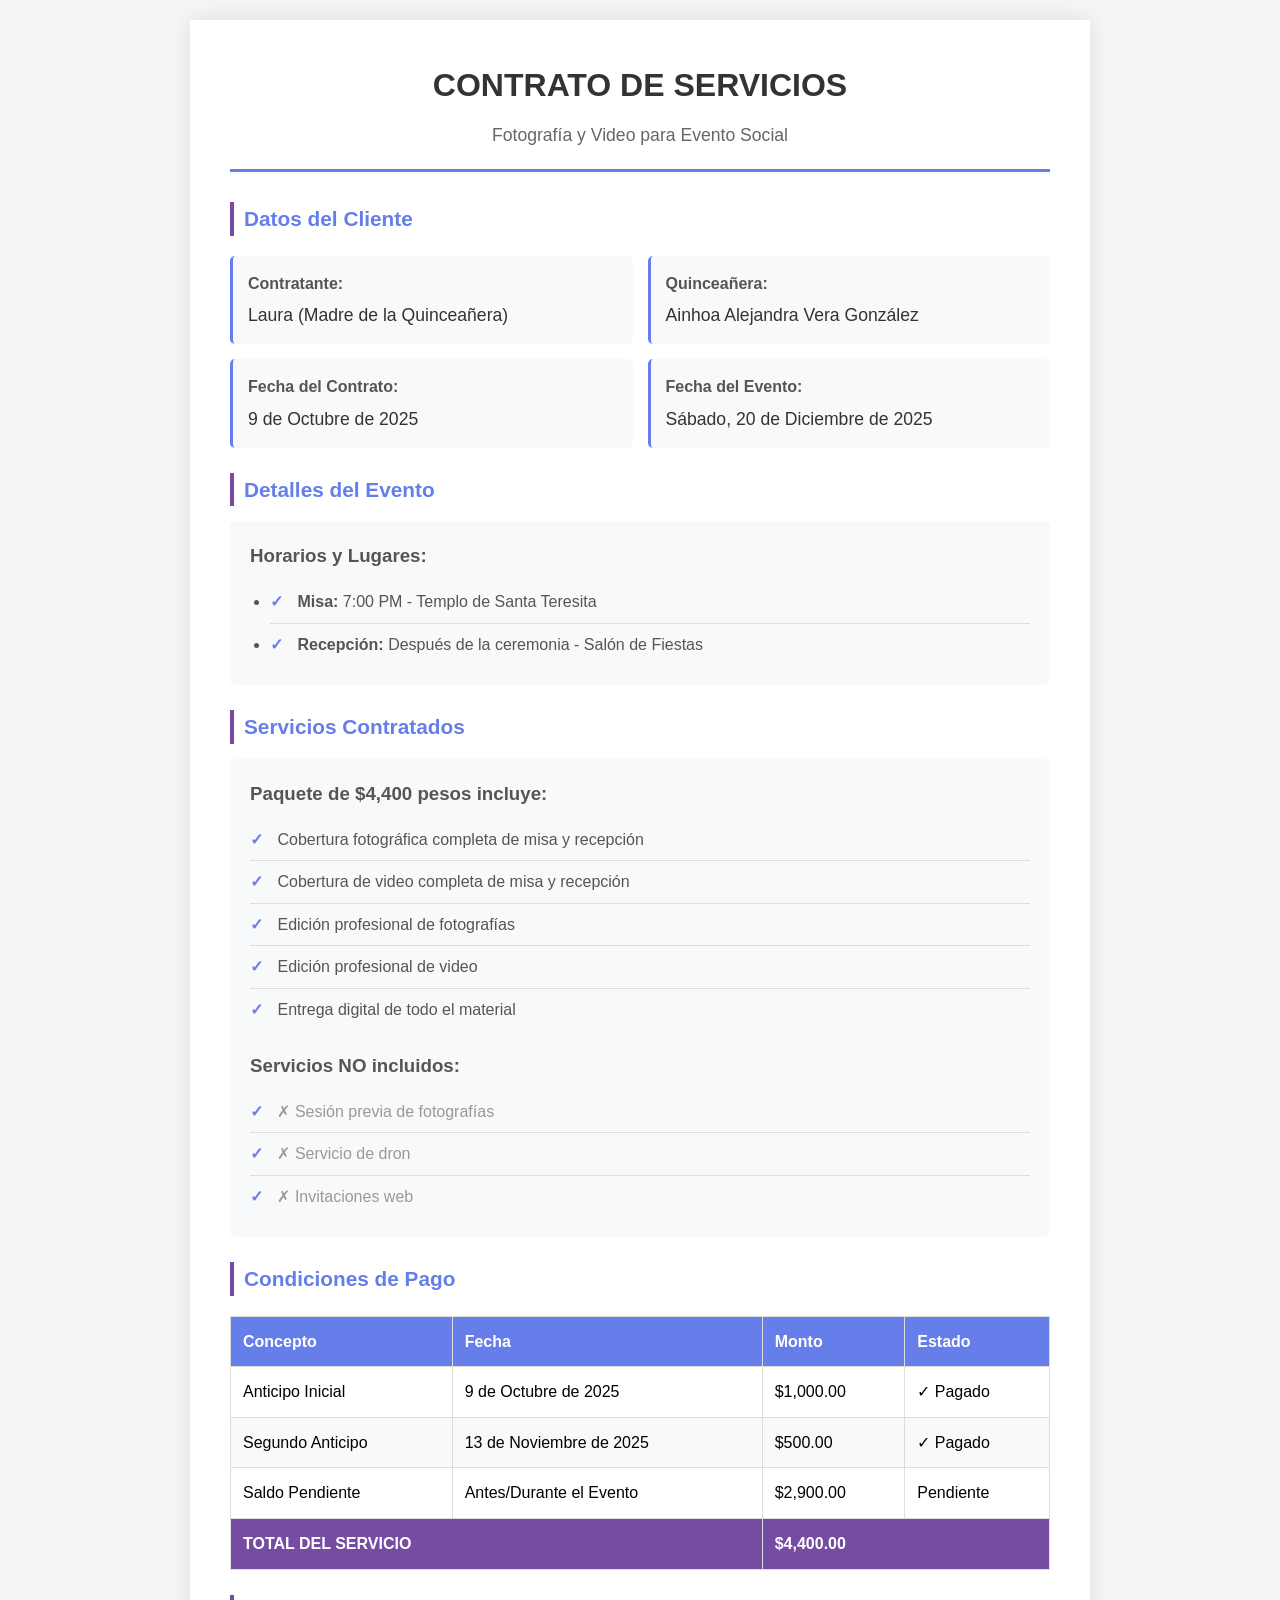
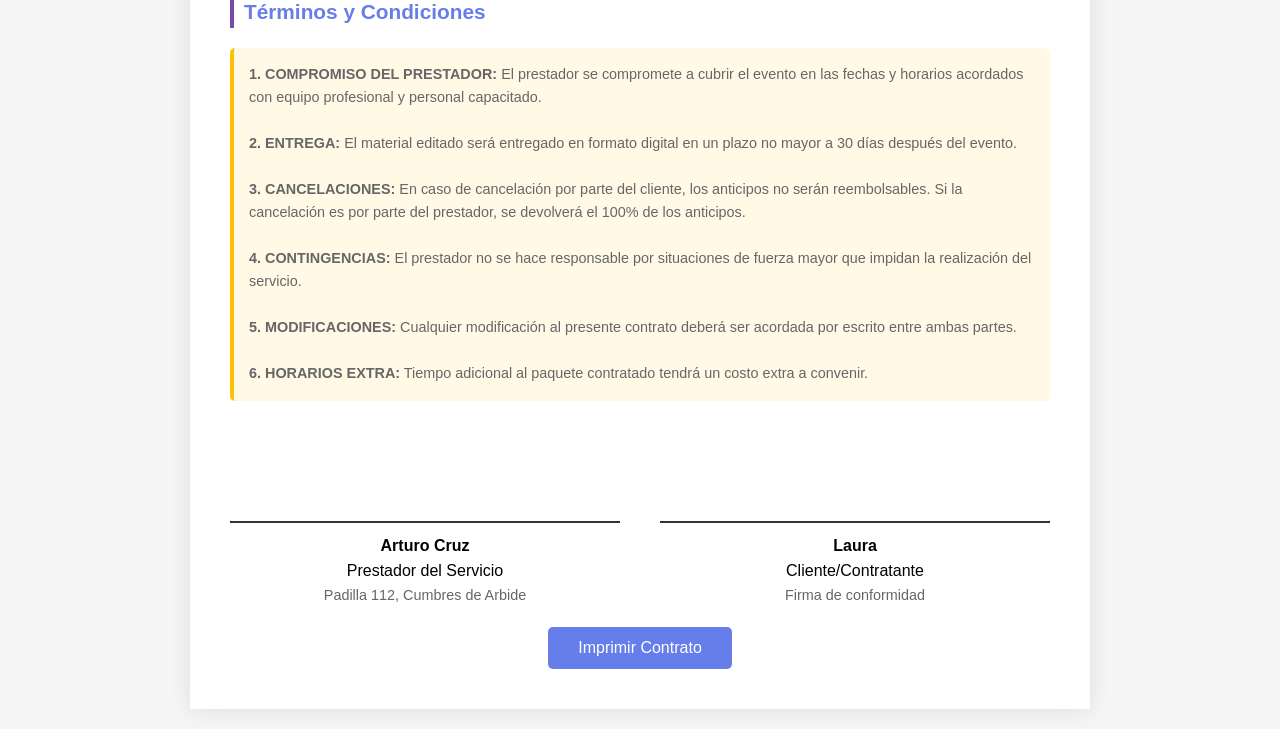
==== contrato.html @ 15b052e5 "Inicial commit: Sitio web XV Años Ainhoa Alejandra - Página de invitación digital - Contrato de serv" ====
<!DOCTYPE html>
<html lang="es">
<head>
    <meta charset="UTF-8">
    <meta name="viewport" content="width=device-width, initial-scale=1.0">
    <title>Contrato - Servicio de Fotografía y Video</title>
    <style>
        * {
            margin: 0;
            padding: 0;
            box-sizing: border-box;
        }

        body {
            font-family: 'Arial', sans-serif;
            background: #f5f5f5;
            padding: 20px;
            line-height: 1.6;
        }

        .contract-container {
            max-width: 900px;
            margin: 0 auto;
            background: white;
            padding: 40px;
            box-shadow: 0 0 20px rgba(0, 0, 0, 0.1);
        }

        .header {
            text-align: center;
            margin-bottom: 30px;
            border-bottom: 3px solid #667eea;
            padding-bottom: 20px;
        }

        .header h1 {
            color: #333;
            font-size: 2em;
            margin-bottom: 10px;
        }

        .header p {
            color: #666;
            font-size: 1.1em;
        }

        .section {
            margin: 25px 0;
        }

        .section h2 {
            color: #667eea;
            font-size: 1.3em;
            margin-bottom: 15px;
            border-left: 4px solid #764ba2;
            padding-left: 10px;
        }

        .info-grid {
            display: grid;
            grid-template-columns: 1fr 1fr;
            gap: 15px;
            margin: 20px 0;
        }

        .info-item {
            background: #f8f9fa;
            padding: 15px;
            border-radius: 5px;
            border-left: 3px solid #667eea;
        }

        .info-item label {
            font-weight: bold;
            color: #555;
            display: block;
            margin-bottom: 5px;
        }

        .info-item p {
            color: #333;
            font-size: 1.1em;
        }

        .services-list {
            background: #f8f9fa;
            padding: 20px;
            border-radius: 5px;
            margin: 15px 0;
        }

        .services-list ul {
            list-style: none;
            padding-left: 0;
        }

        .services-list li {
            padding: 8px 0;
            border-bottom: 1px solid #ddd;
            color: #555;
        }

        .services-list li:before {
            content: "✓ ";
            color: #667eea;
            font-weight: bold;
            margin-right: 10px;
        }

        .services-list li:last-child {
            border-bottom: none;
        }

        .payment-table {
            width: 100%;
            border-collapse: collapse;
            margin: 20px 0;
        }

        .payment-table th,
        .payment-table td {
            padding: 12px;
            text-align: left;
            border: 1px solid #ddd;
        }

        .payment-table th {
            background: #667eea;
            color: white;
        }

        .payment-table tr:nth-child(even) {
            background: #f8f9fa;
        }

        .total-row {
            background: #764ba2 !important;
            color: white;
            font-weight: bold;
        }

        .signature-area {
            display: grid;
            grid-template-columns: 1fr 1fr;
            gap: 40px;
            margin-top: 60px;
        }

        .signature-box {
            text-align: center;
        }

        .signature-line {
            border-top: 2px solid #333;
            margin-top: 60px;
            padding-top: 10px;
        }

        .terms {
            background: #fff9e6;
            padding: 15px;
            border-radius: 5px;
            border-left: 4px solid #ffc107;
            margin: 20px 0;
            font-size: 0.9em;
            color: #666;
        }

        .print-button {
            background: #667eea;
            color: white;
            border: none;
            padding: 12px 30px;
            border-radius: 5px;
            cursor: pointer;
            font-size: 1em;
            margin-top: 20px;
            display: block;
            margin-left: auto;
            margin-right: auto;
        }

        .print-button:hover {
            background: #764ba2;
        }

        @media print {
            body {
                background: white;
                padding: 0;
            }
            .print-button {
                display: none;
            }
        }

        @media (max-width: 768px) {
            .info-grid,
            .signature-area {
                grid-template-columns: 1fr;
            }
        }
    </style>
</head>
<body>
    <div class="contract-container">
        <div class="header">
            <h1>CONTRATO DE SERVICIOS</h1>
            <p>Fotografía y Video para Evento Social</p>
        </div>

        <div class="section">
            <h2>Datos del Cliente</h2>
            <div class="info-grid">
                <div class="info-item">
                    <label>Contratante:</label>
                    <p>Laura (Madre de la Quinceañera)</p>
                </div>
                <div class="info-item">
                    <label>Quinceañera:</label>
                    <p>Ainhoa Alejandra Vera González</p>
                </div>
                <div class="info-item">
                    <label>Fecha del Contrato:</label>
                    <p>9 de Octubre de 2025</p>
                </div>
                <div class="info-item">
                    <label>Fecha del Evento:</label>
                    <p>Sábado, 20 de Diciembre de 2025</p>
                </div>
            </div>
        </div>

        <div class="section">
            <h2>Detalles del Evento</h2>
            <div class="services-list">
                <h3 style="color: #555; margin-bottom: 10px;">Horarios y Lugares:</h3>
                <ul style="list-style: disc; padding-left: 20px;">
                    <li><strong>Misa:</strong> 7:00 PM - Templo de Santa Teresita</li>
                    <li><strong>Recepción:</strong> Después de la ceremonia - Salón de Fiestas</li>
                </ul>
            </div>
        </div>

        <div class="section">
            <h2>Servicios Contratados</h2>
            <div class="services-list">
                <h3 style="color: #555; margin-bottom: 10px;">Paquete de $4,400 pesos incluye:</h3>
                <ul>
                    <li>Cobertura fotográfica completa de misa y recepción</li>
                    <li>Cobertura de video completa de misa y recepción</li>
                    <li>Edición profesional de fotografías</li>
                    <li>Edición profesional de video</li>
                    <li>Entrega digital de todo el material</li>
                </ul>

                <h3 style="color: #555; margin: 20px 0 10px 0;">Servicios NO incluidos:</h3>
                <ul style="list-style: none;">
                    <li style="color: #999;">✗ Sesión previa de fotografías</li>
                    <li style="color: #999;">✗ Servicio de dron</li>
                    <li style="color: #999;">✗ Invitaciones web</li>
                </ul>
            </div>
        </div>

        <div class="section">
            <h2>Condiciones de Pago</h2>
            <table class="payment-table">
                <thead>
                    <tr>
                        <th>Concepto</th>
                        <th>Fecha</th>
                        <th>Monto</th>
                        <th>Estado</th>
                    </tr>
                </thead>
                <tbody>
                    <tr>
                        <td>Anticipo Inicial</td>
                        <td>9 de Octubre de 2025</td>
                        <td>$1,000.00</td>
                        <td>✓ Pagado</td>
                    </tr>
                    <tr>
                        <td>Segundo Anticipo</td>
                        <td>13 de Noviembre de 2025</td>
                        <td>$500.00</td>
                        <td>✓ Pagado</td>
                    </tr>
                    <tr>
                        <td>Saldo Pendiente</td>
                        <td>Antes/Durante el Evento</td>
                        <td>$2,900.00</td>
                        <td>Pendiente</td>
                    </tr>
                    <tr class="total-row">
                        <td colspan="2"><strong>TOTAL DEL SERVICIO</strong></td>
                        <td colspan="2"><strong>$4,400.00</strong></td>
                    </tr>
                </tbody>
            </table>
        </div>

        <div class="section">
            <h2>Términos y Condiciones</h2>
            <div class="terms">
                <p><strong>1. COMPROMISO DEL PRESTADOR:</strong> El prestador se compromete a cubrir el evento en las fechas y horarios acordados con equipo profesional y personal capacitado.</p>
                <br>
                <p><strong>2. ENTREGA:</strong> El material editado será entregado en formato digital en un plazo no mayor a 30 días después del evento.</p>
                <br>
                <p><strong>3. CANCELACIONES:</strong> En caso de cancelación por parte del cliente, los anticipos no serán reembolsables. Si la cancelación es por parte del prestador, se devolverá el 100% de los anticipos.</p>
                <br>
                <p><strong>4. CONTINGENCIAS:</strong> El prestador no se hace responsable por situaciones de fuerza mayor que impidan la realización del servicio.</p>
                <br>
                <p><strong>5. MODIFICACIONES:</strong> Cualquier modificación al presente contrato deberá ser acordada por escrito entre ambas partes.</p>
                <br>
                <p><strong>6. HORARIOS EXTRA:</strong> Tiempo adicional al paquete contratado tendrá un costo extra a convenir.</p>
            </div>
        </div>

        <div class="signature-area">
            <div class="signature-box">
                <div class="signature-line">
                    <p><strong>Arturo Cruz</strong></p>
                    <p>Prestador del Servicio</p>
                    <p style="font-size: 0.9em; color: #666;">Padilla 112, Cumbres de Arbide</p>
                </div>
            </div>
            <div class="signature-box">
                <div class="signature-line">
                    <p><strong>Laura</strong></p>
                    <p>Cliente/Contratante</p>
                    <p style="font-size: 0.9em; color: #666;">Firma de conformidad</p>
                </div>
            </div>
        </div>

        <button class="print-button" onclick="window.print()">Imprimir Contrato</button>
    </div>
</body>
</html>
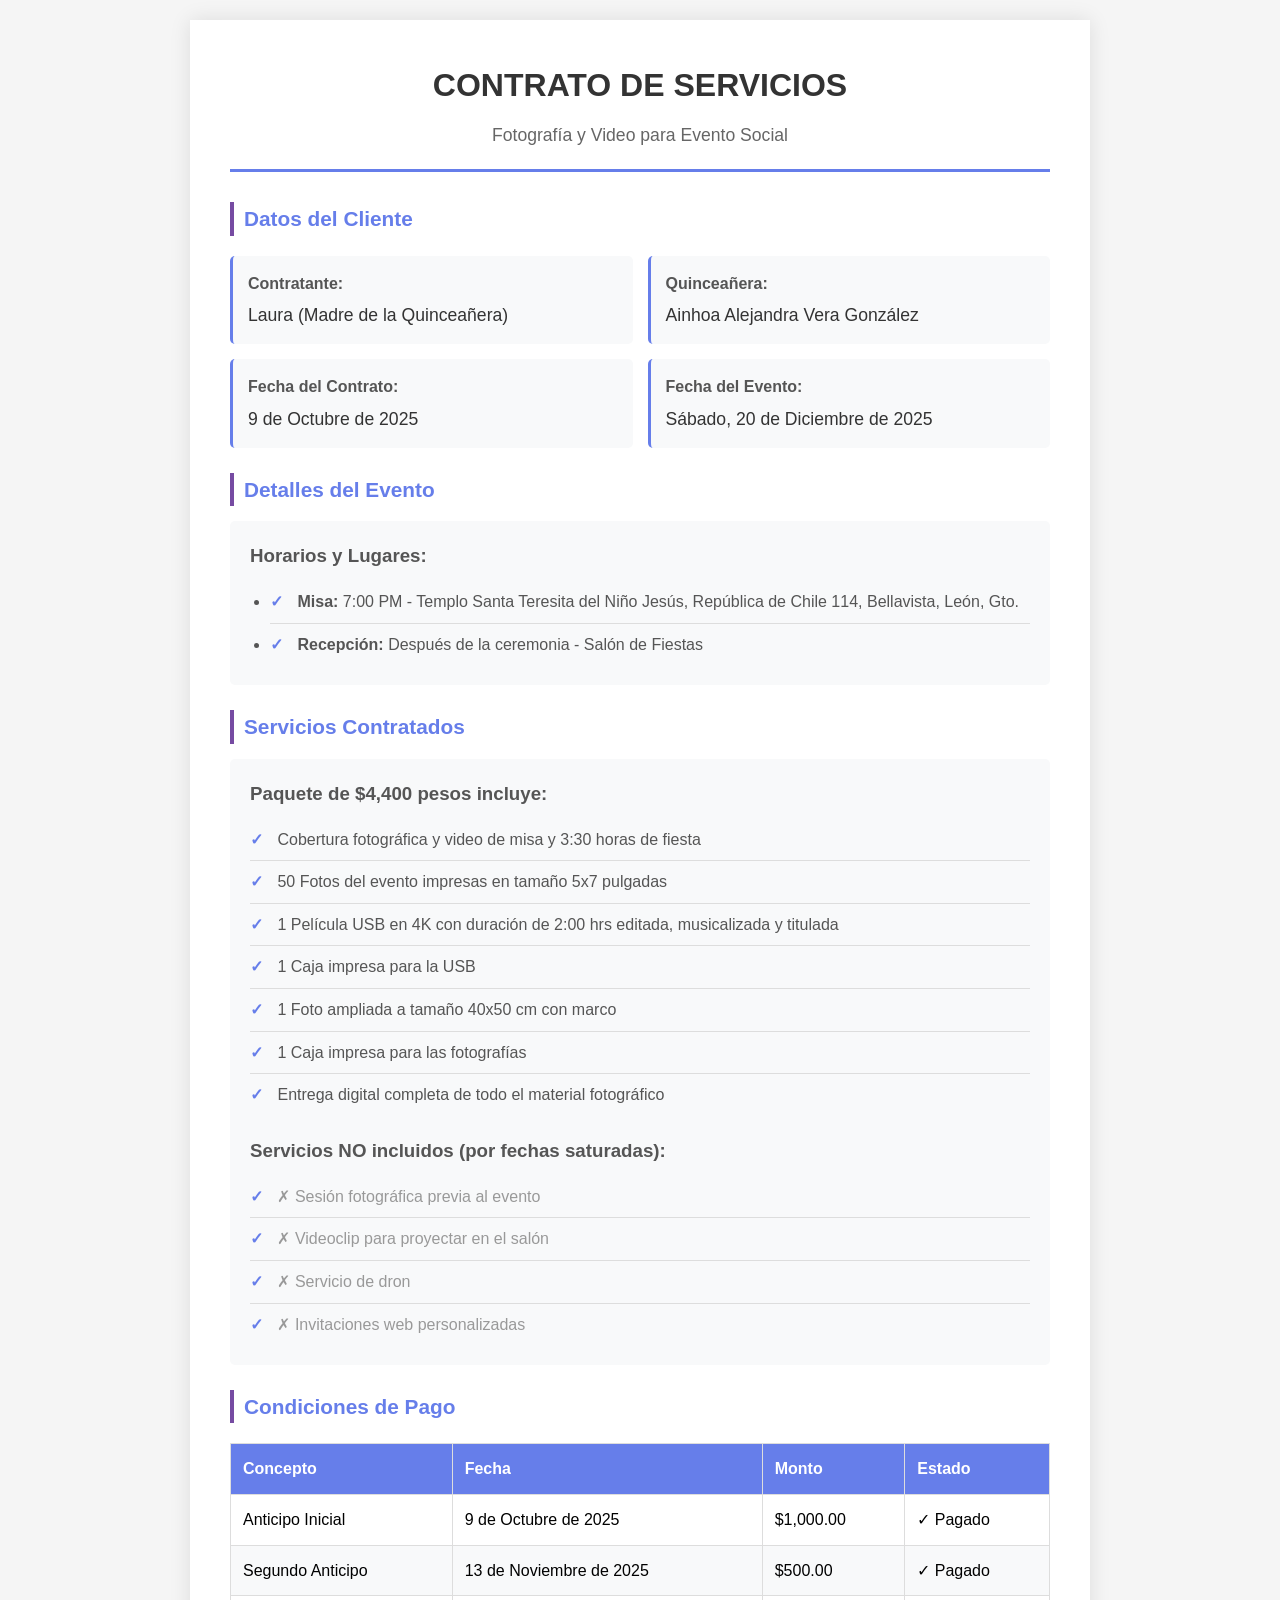
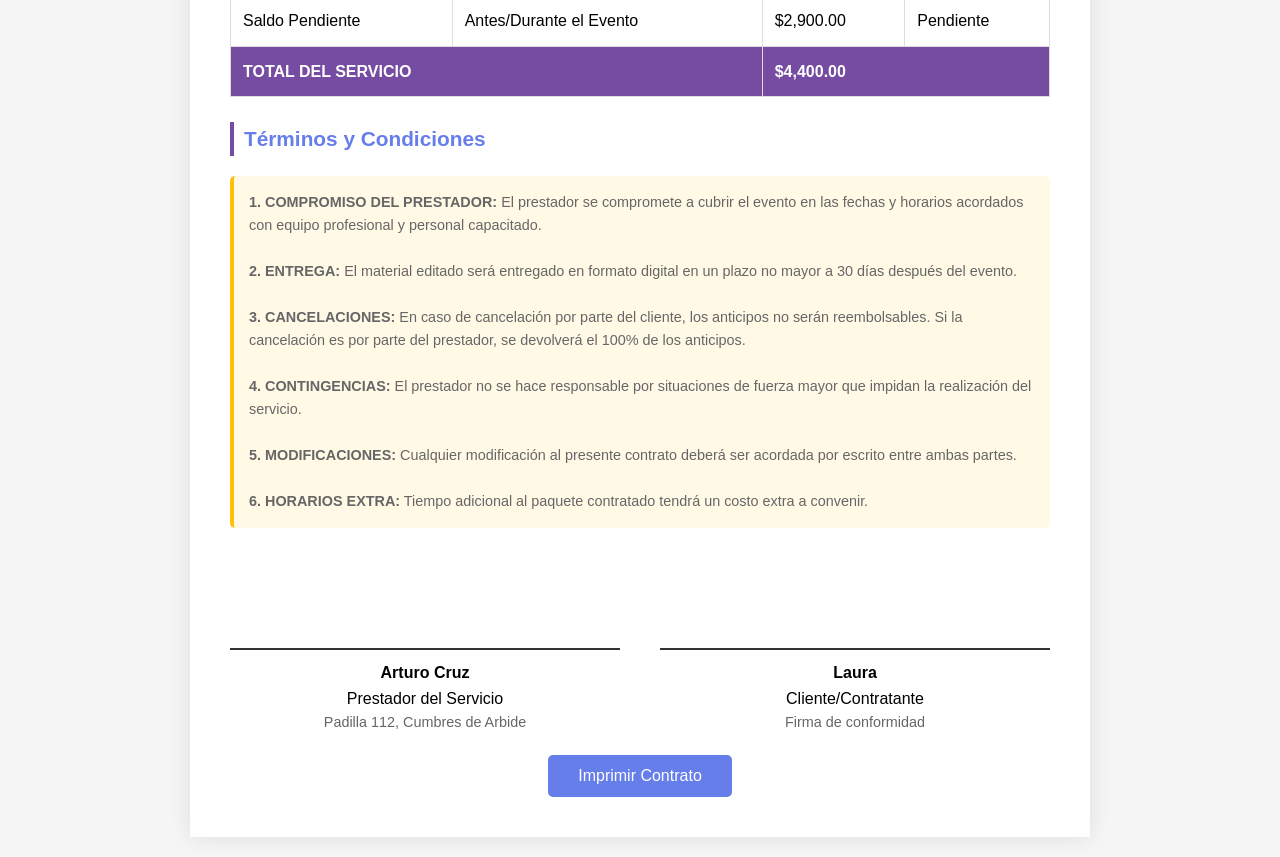
==== commit 88abb017: "Actualizar detalles del paquete contratado Servicios incluidos específicos: - 50 fotos impresas 5x7"" ====
--- a/contrato.html
+++ b/contrato.html
@@ -236,7 +236,7 @@
             <div class="services-list">
                 <h3 style="color: #555; margin-bottom: 10px;">Horarios y Lugares:</h3>
                 <ul style="list-style: disc; padding-left: 20px;">
-                    <li><strong>Misa:</strong> 7:00 PM - Templo de Santa Teresita</li>
+                    <li><strong>Misa:</strong> 7:00 PM - Templo Santa Teresita del Niño Jesús, República de Chile 114, Bellavista, León, Gto.</li>
                     <li><strong>Recepción:</strong> Después de la ceremonia - Salón de Fiestas</li>
                 </ul>
             </div>
@@ -247,18 +247,21 @@
             <div class="services-list">
                 <h3 style="color: #555; margin-bottom: 10px;">Paquete de $4,400 pesos incluye:</h3>
                 <ul>
-                    <li>Cobertura fotográfica completa de misa y recepción</li>
-                    <li>Cobertura de video completa de misa y recepción</li>
-                    <li>Edición profesional de fotografías</li>
-                    <li>Edición profesional de video</li>
-                    <li>Entrega digital de todo el material</li>
+                    <li>Cobertura fotográfica y video de misa y 3:30 horas de fiesta</li>
+                    <li>50 Fotos del evento impresas en tamaño 5x7 pulgadas</li>
+                    <li>1 Película USB en 4K con duración de 2:00 hrs editada, musicalizada y titulada</li>
+                    <li>1 Caja impresa para la USB</li>
+                    <li>1 Foto ampliada a tamaño 40x50 cm con marco</li>
+                    <li>1 Caja impresa para las fotografías</li>
+                    <li>Entrega digital completa de todo el material fotográfico</li>
                 </ul>
 
-                <h3 style="color: #555; margin: 20px 0 10px 0;">Servicios NO incluidos:</h3>
+                <h3 style="color: #555; margin: 20px 0 10px 0;">Servicios NO incluidos (por fechas saturadas):</h3>
                 <ul style="list-style: none;">
-                    <li style="color: #999;">✗ Sesión previa de fotografías</li>
+                    <li style="color: #999;">✗ Sesión fotográfica previa al evento</li>
+                    <li style="color: #999;">✗ Videoclip para proyectar en el salón</li>
                     <li style="color: #999;">✗ Servicio de dron</li>
-                    <li style="color: #999;">✗ Invitaciones web</li>
+                    <li style="color: #999;">✗ Invitaciones web personalizadas</li>
                 </ul>
             </div>
         </div>
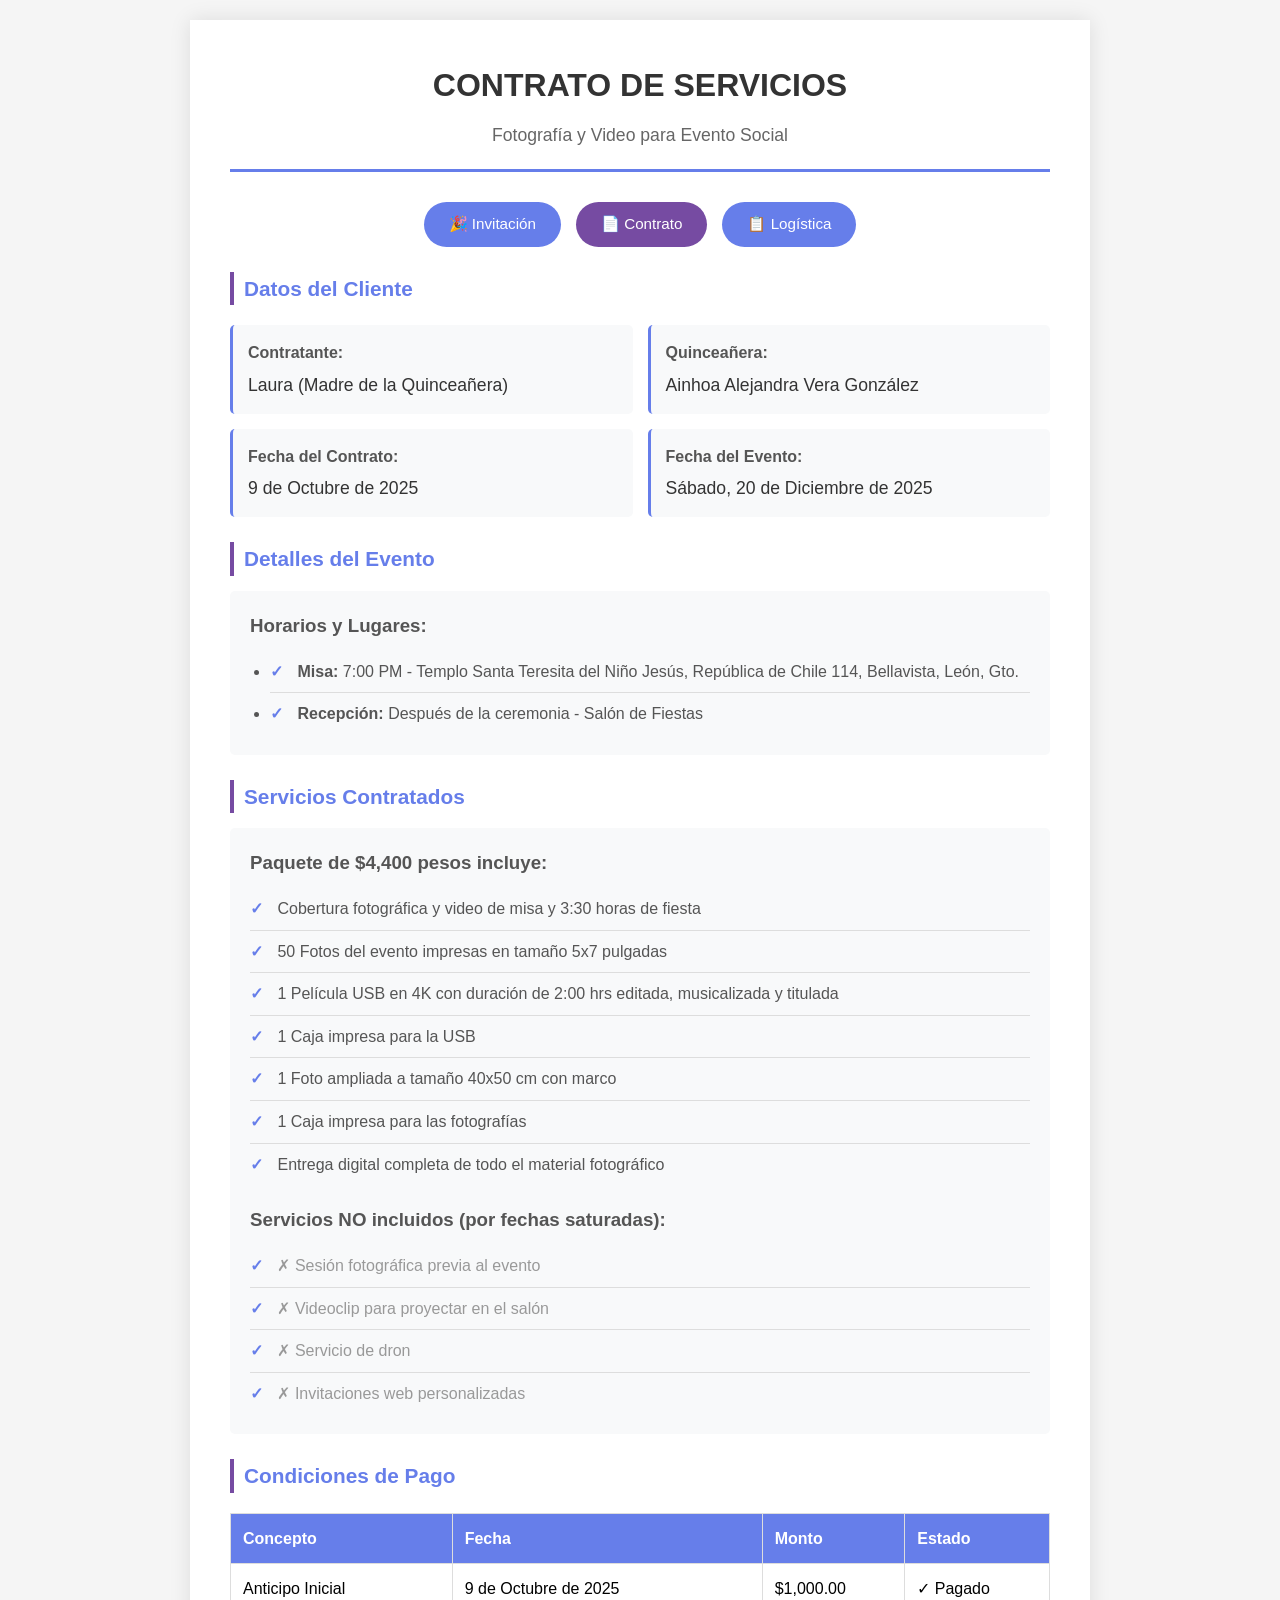
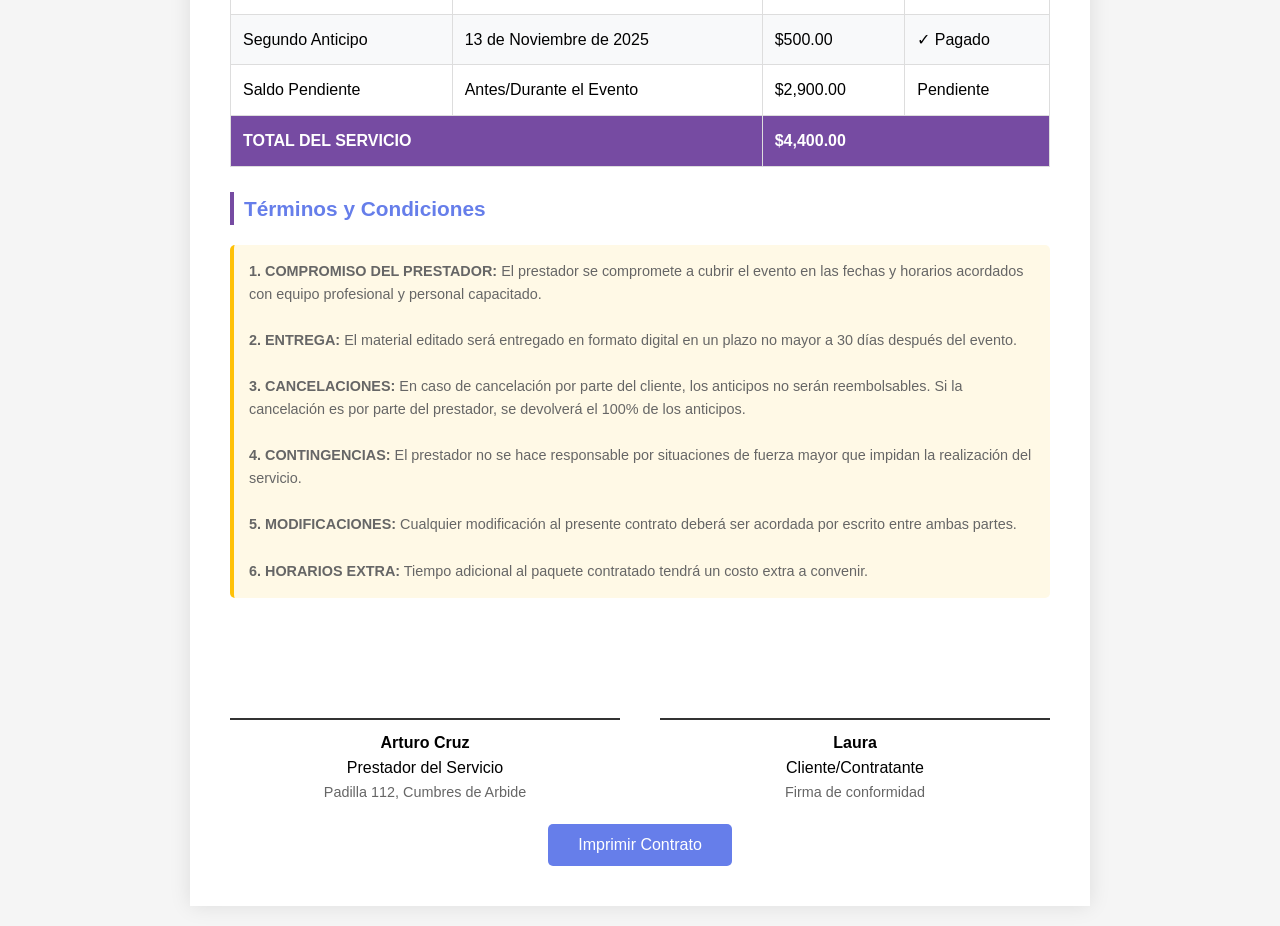
==== commit aa24c604: "Agregar menú de navegación a todas las páginas - Menú de navegación responsive en header - Enlaces e" ====
--- a/contrato.html
+++ b/contrato.html
@@ -164,6 +164,35 @@
             margin: 20px 0;
             font-size: 0.9em;
             color: #666;
+        }
+
+        .nav-links {
+            display: flex;
+            justify-content: center;
+            gap: 15px;
+            margin: 20px 0;
+            flex-wrap: wrap;
+        }
+
+        .nav-links a {
+            display: inline-block;
+            background: #667eea;
+            color: white;
+            padding: 10px 25px;
+            border-radius: 25px;
+            text-decoration: none;
+            transition: all 0.3s;
+            font-size: 0.95em;
+        }
+
+        .nav-links a:hover {
+            background: #764ba2;
+            transform: translateY(-2px);
+            box-shadow: 0 5px 15px rgba(0, 0, 0, 0.2);
+        }
+
+        .nav-links a.active {
+            background: #764ba2;
         }
 
         .print-button {
@@ -189,7 +218,8 @@
                 background: white;
                 padding: 0;
             }
-            .print-button {
+            .print-button,
+            .nav-links {
                 display: none;
             }
         }
@@ -207,6 +237,12 @@
         <div class="header">
             <h1>CONTRATO DE SERVICIOS</h1>
             <p>Fotografía y Video para Evento Social</p>
+        </div>
+
+        <div class="nav-links">
+            <a href="index.html">🎉 Invitación</a>
+            <a href="contrato.html" class="active">📄 Contrato</a>
+            <a href="logistica.html">📋 Logística</a>
         </div>
 
         <div class="section">
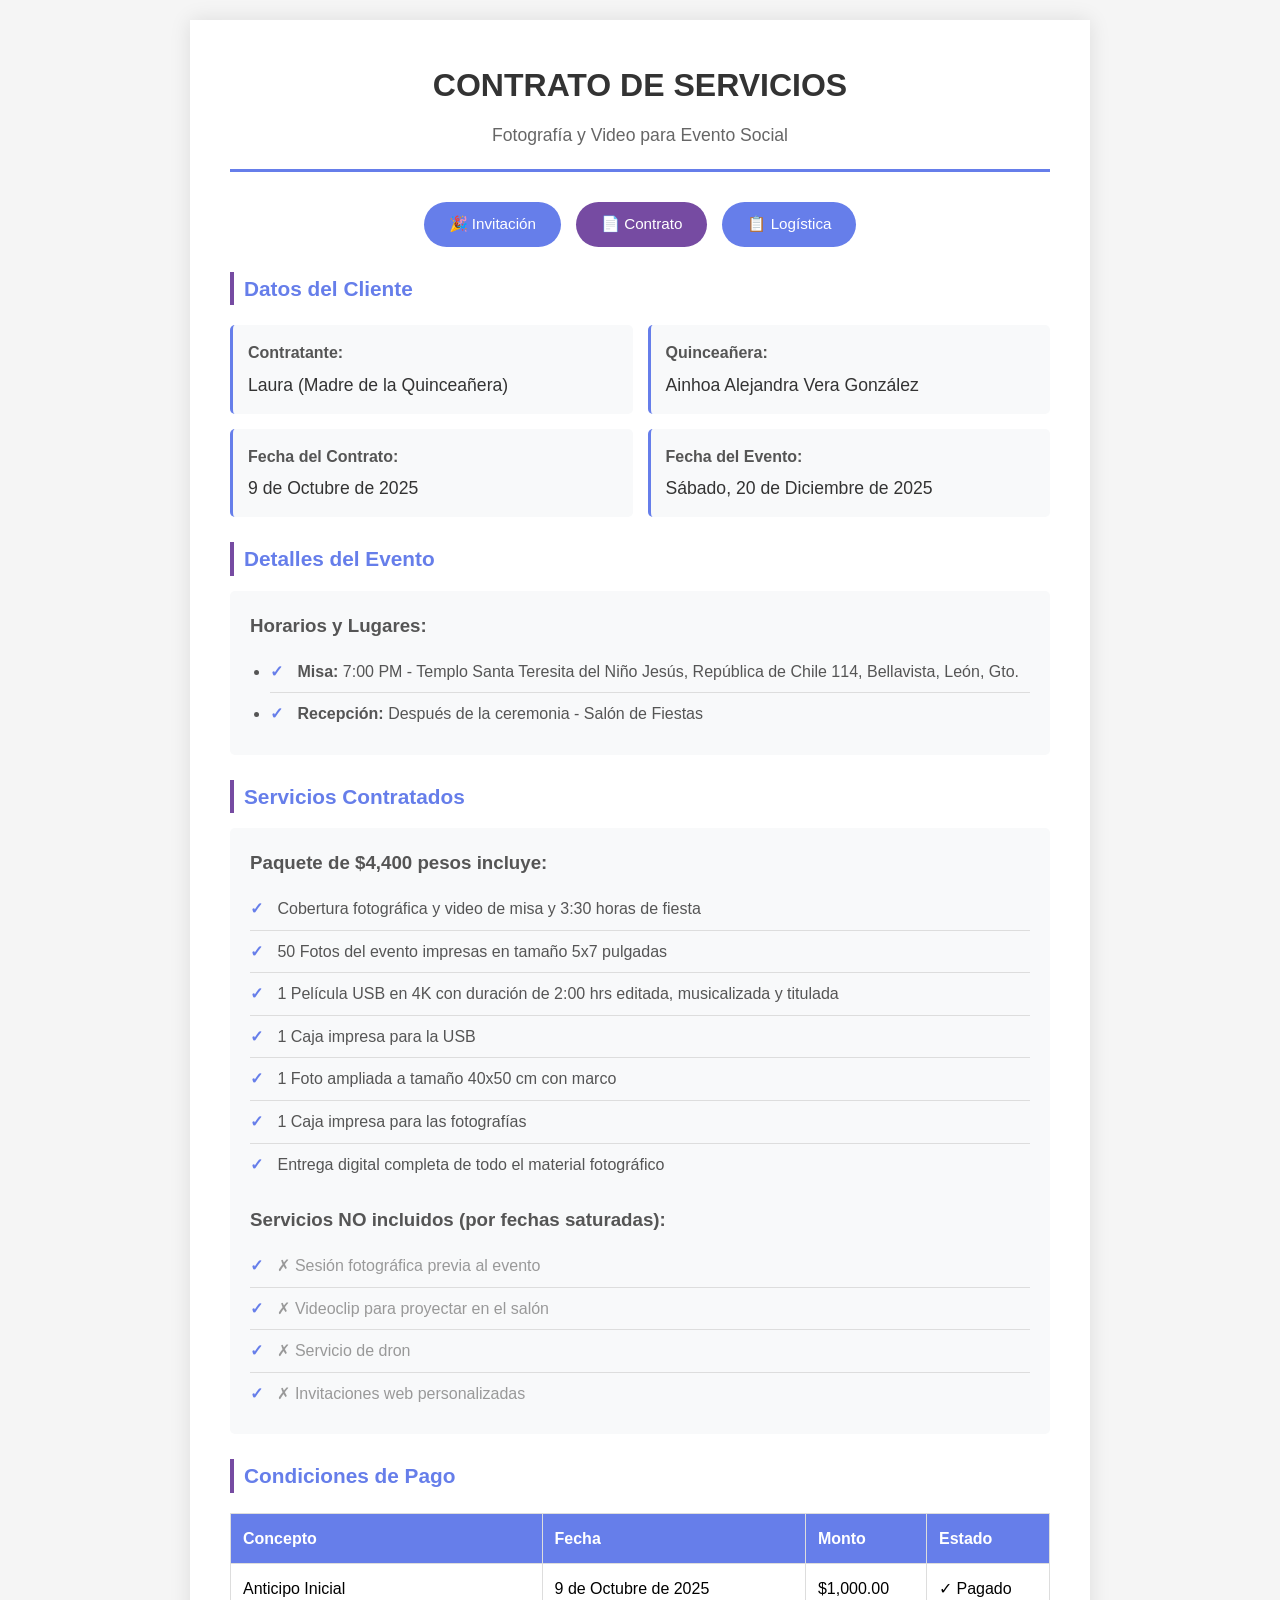
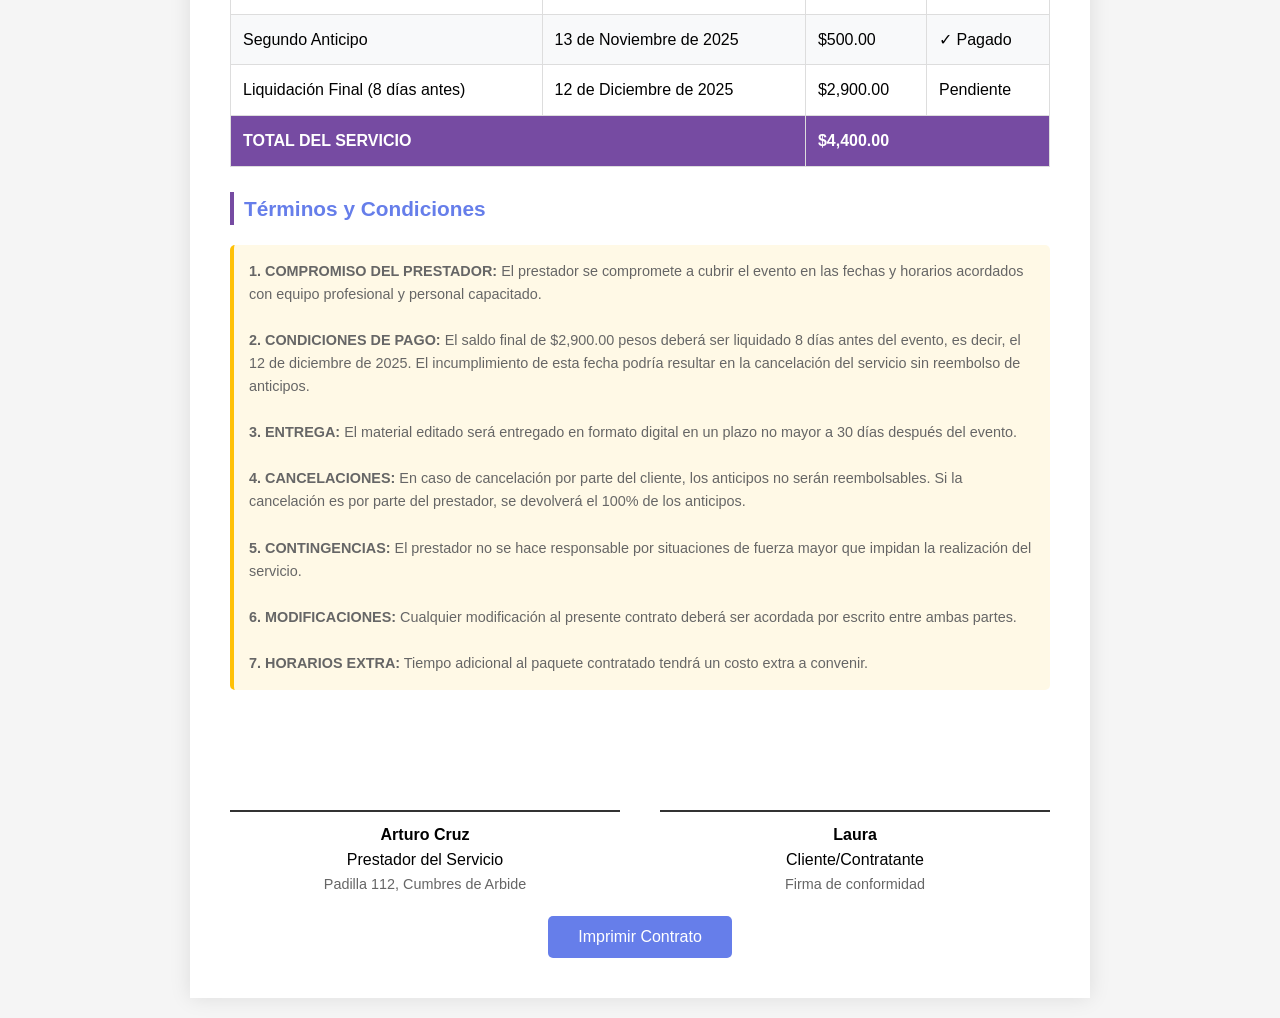
==== commit dd707cd6: "Actualizar fecha límite de pago: 8 días antes del evento Cambios en el contrato: - Saldo final debe " ====
--- a/contrato.html
+++ b/contrato.html
@@ -327,8 +327,8 @@
                         <td>✓ Pagado</td>
                     </tr>
                     <tr>
-                        <td>Saldo Pendiente</td>
-                        <td>Antes/Durante el Evento</td>
+                        <td>Liquidación Final (8 días antes)</td>
+                        <td>12 de Diciembre de 2025</td>
                         <td>$2,900.00</td>
                         <td>Pendiente</td>
                     </tr>
@@ -345,15 +345,17 @@
             <div class="terms">
                 <p><strong>1. COMPROMISO DEL PRESTADOR:</strong> El prestador se compromete a cubrir el evento en las fechas y horarios acordados con equipo profesional y personal capacitado.</p>
                 <br>
-                <p><strong>2. ENTREGA:</strong> El material editado será entregado en formato digital en un plazo no mayor a 30 días después del evento.</p>
-                <br>
-                <p><strong>3. CANCELACIONES:</strong> En caso de cancelación por parte del cliente, los anticipos no serán reembolsables. Si la cancelación es por parte del prestador, se devolverá el 100% de los anticipos.</p>
-                <br>
-                <p><strong>4. CONTINGENCIAS:</strong> El prestador no se hace responsable por situaciones de fuerza mayor que impidan la realización del servicio.</p>
-                <br>
-                <p><strong>5. MODIFICACIONES:</strong> Cualquier modificación al presente contrato deberá ser acordada por escrito entre ambas partes.</p>
-                <br>
-                <p><strong>6. HORARIOS EXTRA:</strong> Tiempo adicional al paquete contratado tendrá un costo extra a convenir.</p>
+                <p><strong>2. CONDICIONES DE PAGO:</strong> El saldo final de $2,900.00 pesos deberá ser liquidado 8 días antes del evento, es decir, el 12 de diciembre de 2025. El incumplimiento de esta fecha podría resultar en la cancelación del servicio sin reembolso de anticipos.</p>
+                <br>
+                <p><strong>3. ENTREGA:</strong> El material editado será entregado en formato digital en un plazo no mayor a 30 días después del evento.</p>
+                <br>
+                <p><strong>4. CANCELACIONES:</strong> En caso de cancelación por parte del cliente, los anticipos no serán reembolsables. Si la cancelación es por parte del prestador, se devolverá el 100% de los anticipos.</p>
+                <br>
+                <p><strong>5. CONTINGENCIAS:</strong> El prestador no se hace responsable por situaciones de fuerza mayor que impidan la realización del servicio.</p>
+                <br>
+                <p><strong>6. MODIFICACIONES:</strong> Cualquier modificación al presente contrato deberá ser acordada por escrito entre ambas partes.</p>
+                <br>
+                <p><strong>7. HORARIOS EXTRA:</strong> Tiempo adicional al paquete contratado tendrá un costo extra a convenir.</p>
             </div>
         </div>
 
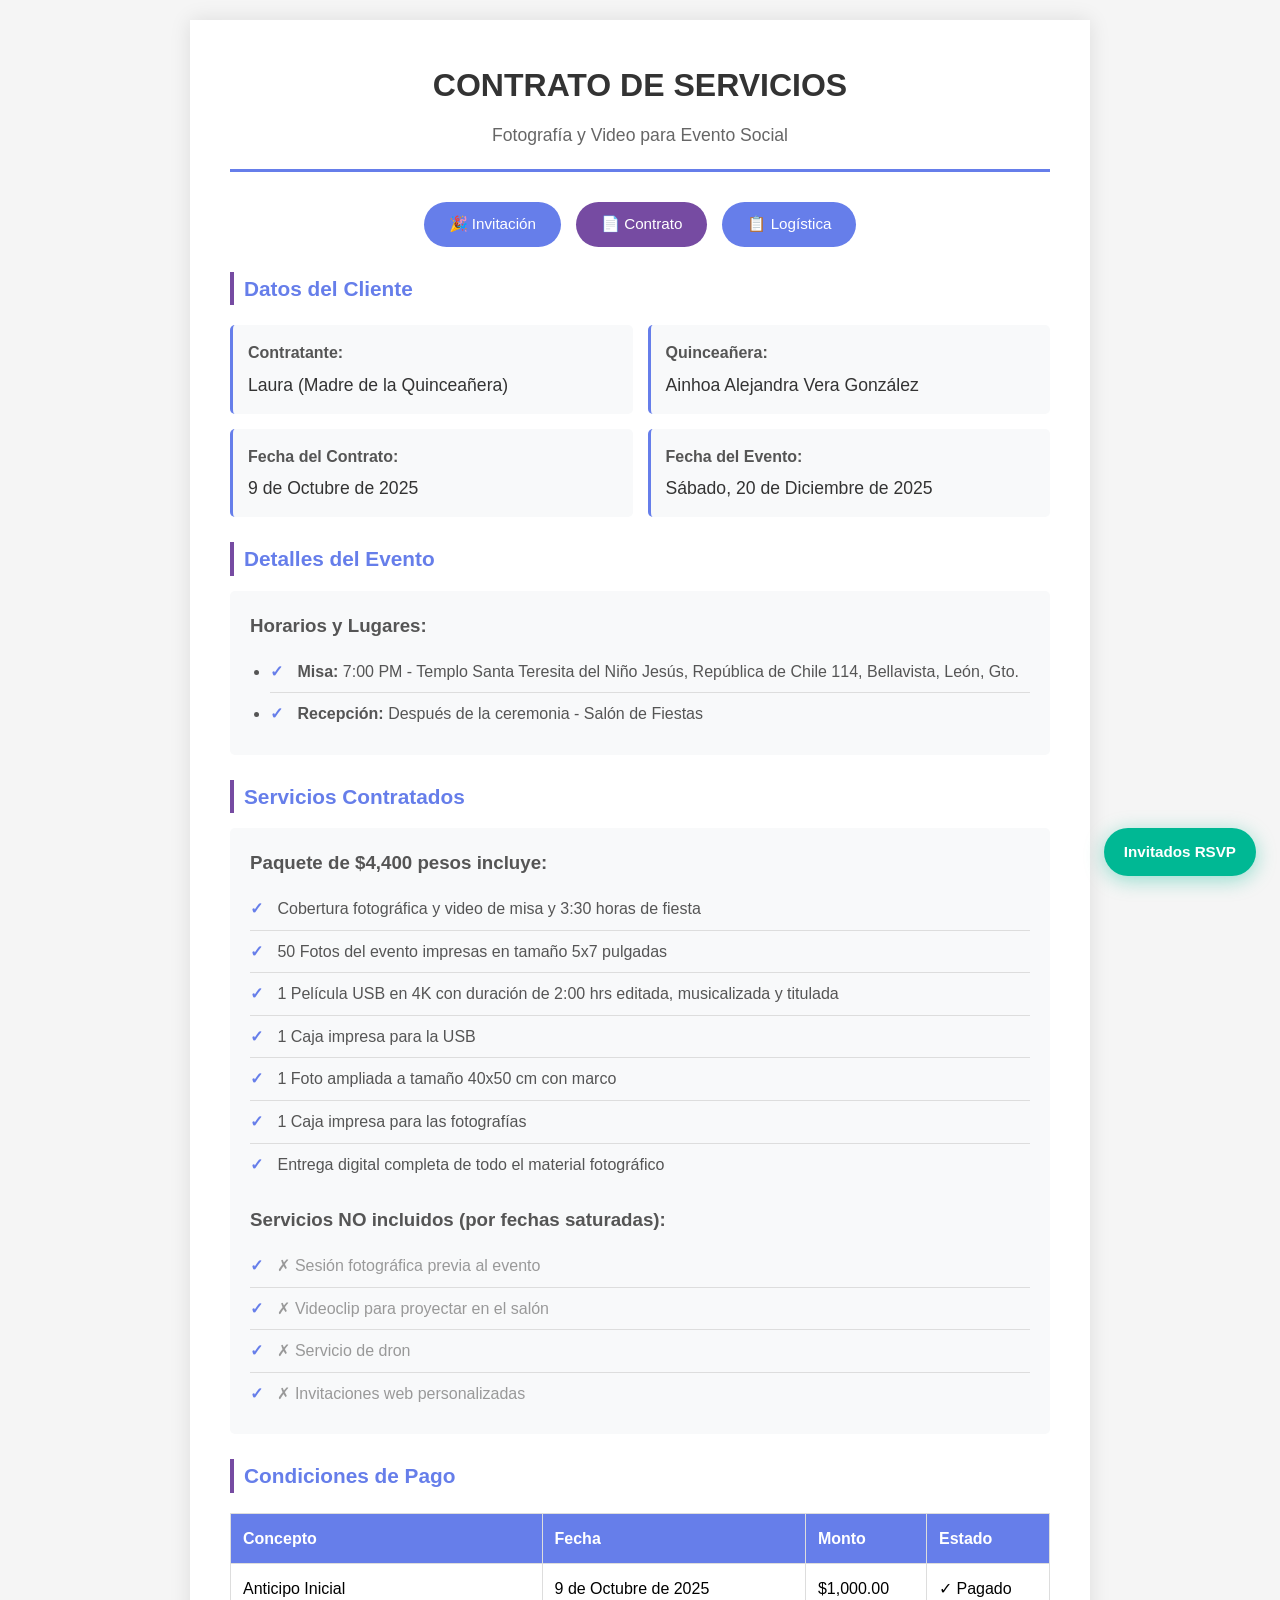
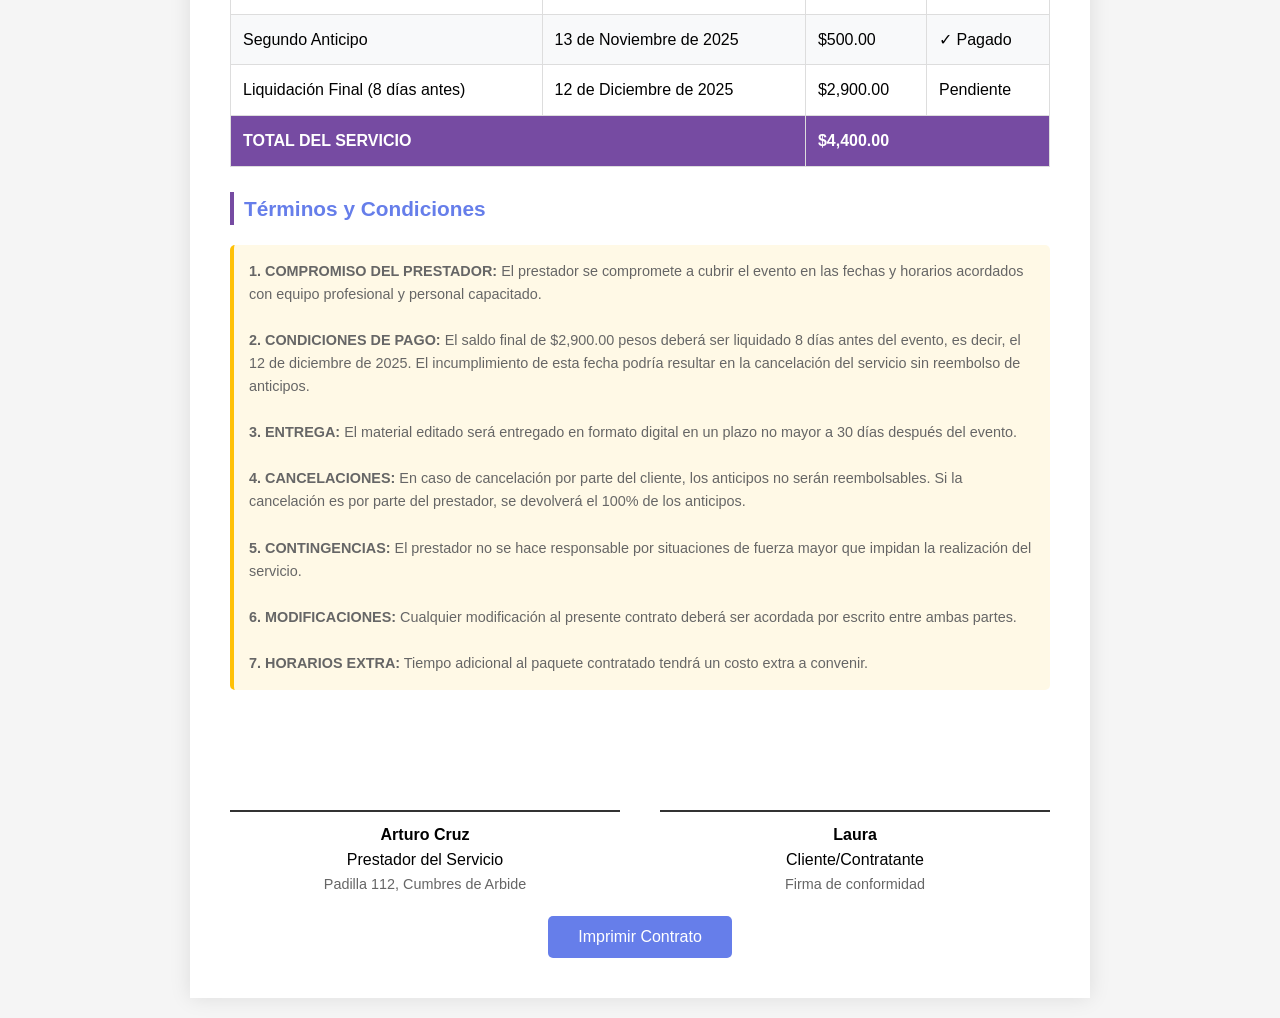
==== commit d1ab623d: "feat: boton RSVP en contrato.html y rsvp-guest.js en index.html Co-Authored-By: Claude Sonnet 4.6 <n" ====
--- a/contrato.html
+++ b/contrato.html
@@ -378,5 +378,14 @@
 
         <button class="print-button" onclick="window.print()">Imprimir Contrato</button>
     </div>
+    <script src="js/visitas.js?v=1"></script>
+
+<!-- RSVP Button -->
+<div id="rsvp-float-btn" style="position:fixed;bottom:24px;right:24px;z-index:9999;">
+    <a href="invitados.html" style="display:flex;align-items:center;gap:8px;background:#00b894;color:#fff;padding:12px 20px;border-radius:50px;font-family:Lato,sans-serif;font-size:.95rem;font-weight:700;text-decoration:none;box-shadow:0 4px 20px rgba(0,184,148,.4);">
+        Invitados RSVP
+    </a>
+</div>
+<style>@media print{#rsvp-float-btn{display:none!important}}</style>
 </body>
 </html>
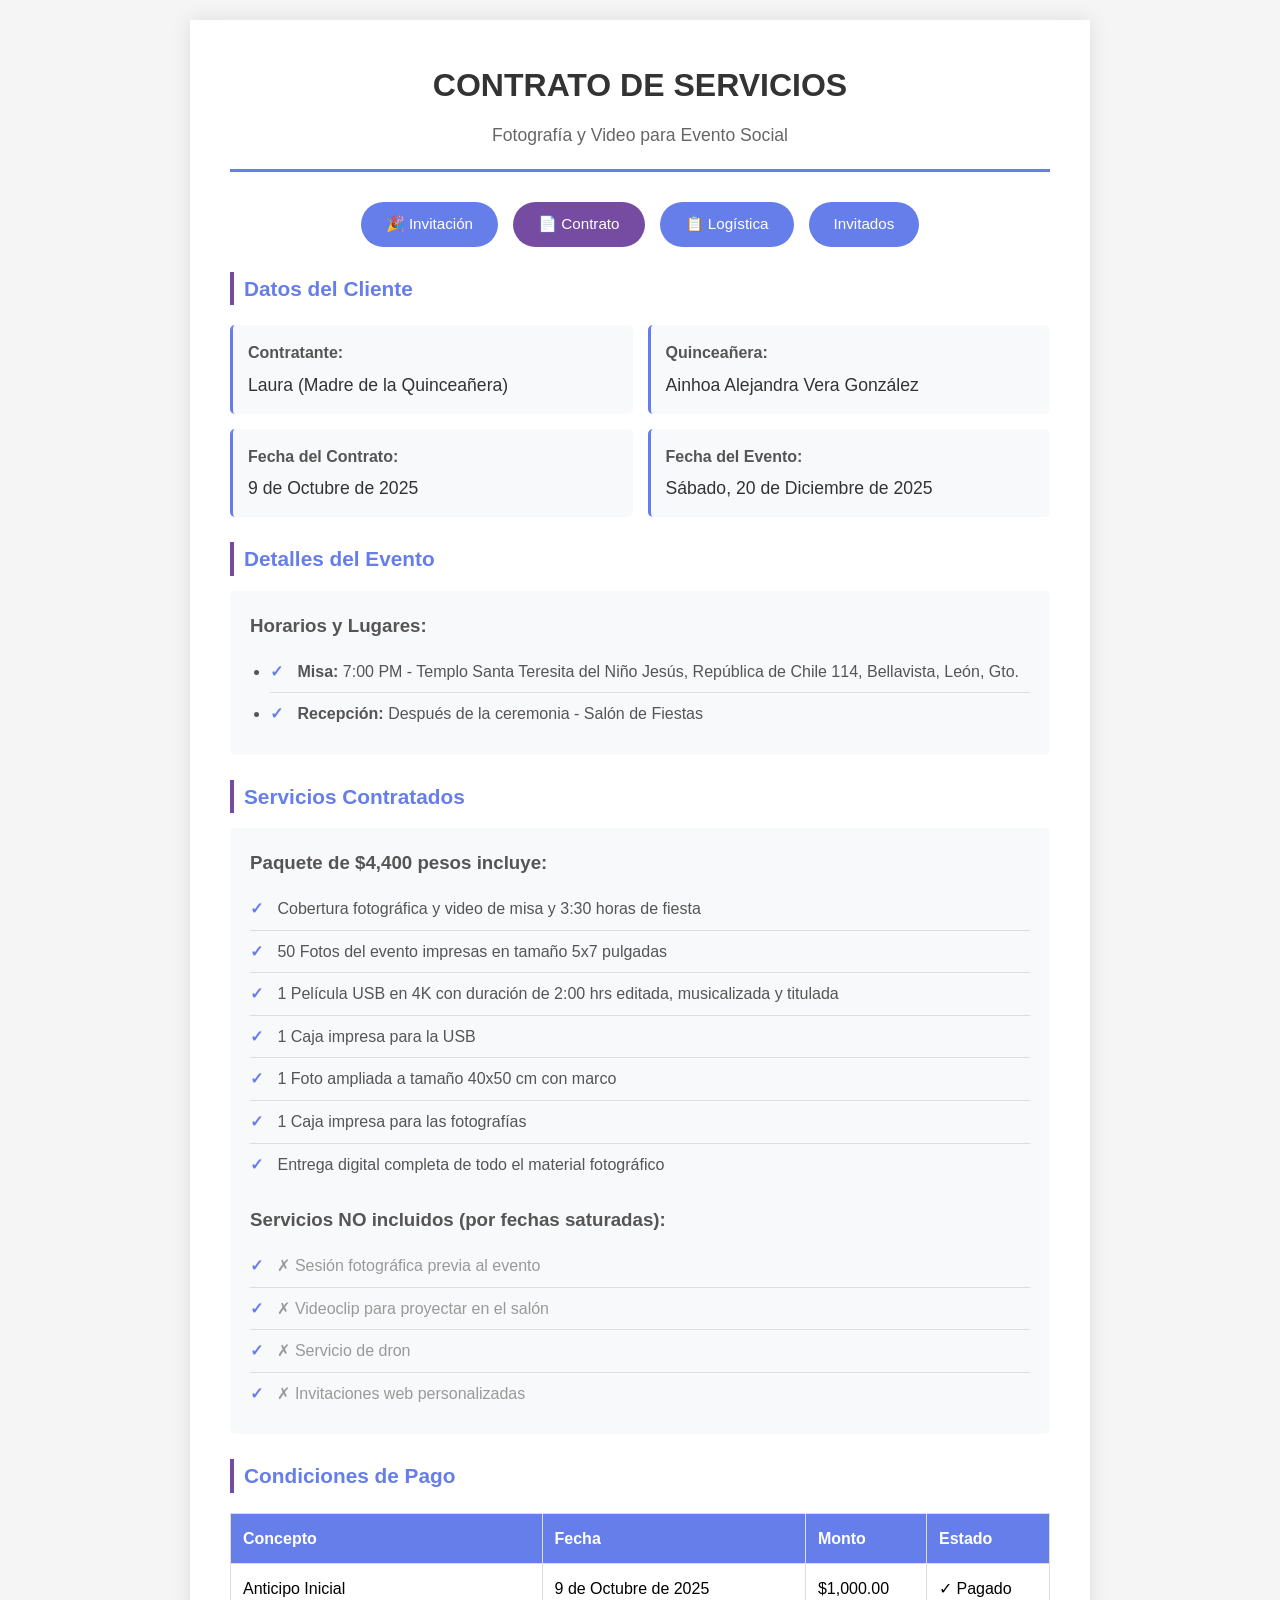
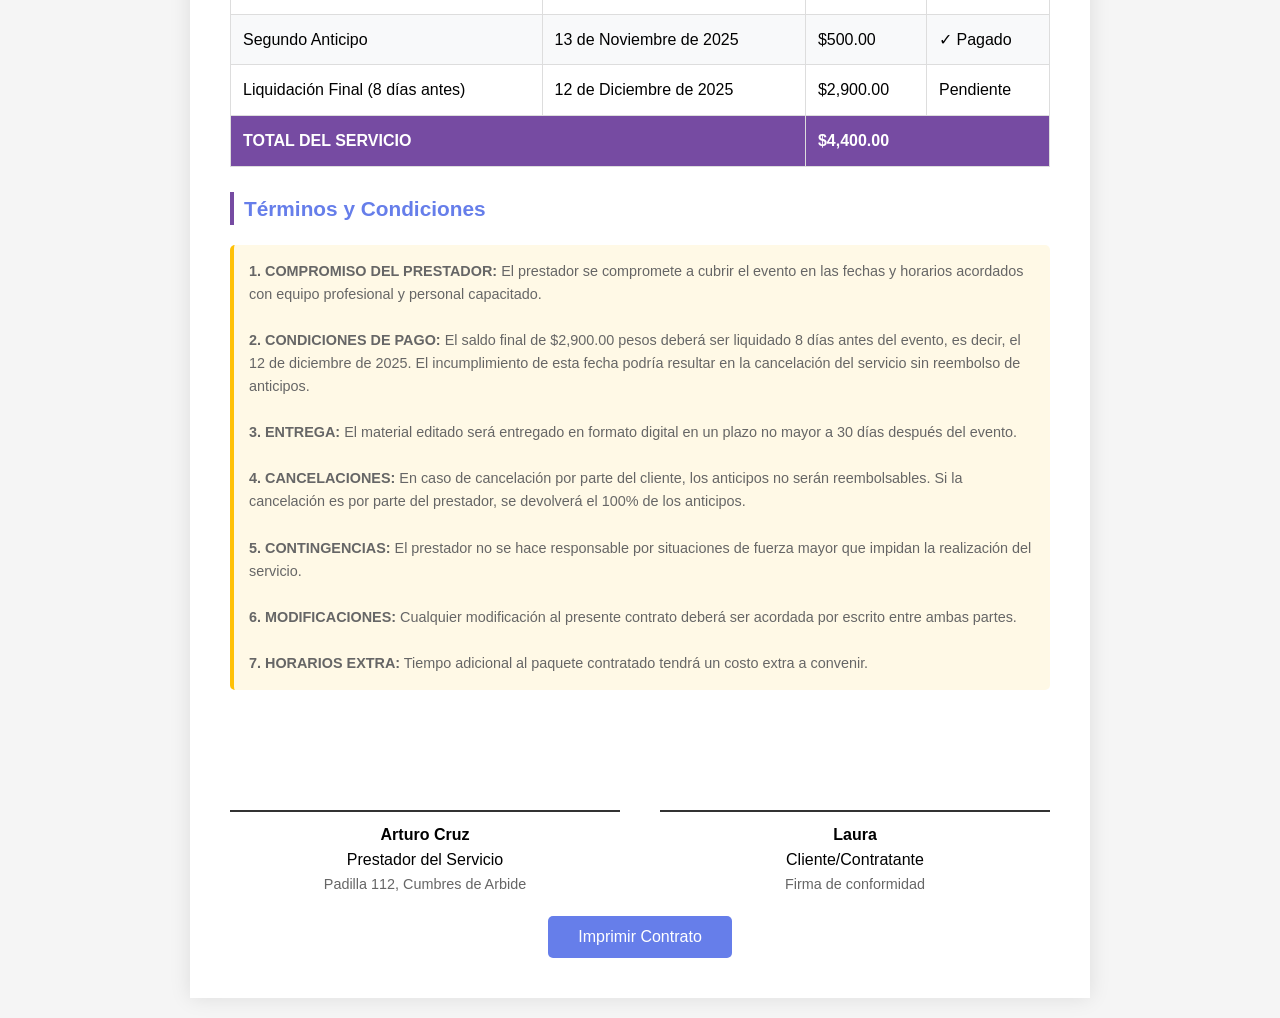
==== commit 1d395209: "feat: RSVP sin PIN, enlace Invitados en navegacion del contrato Co-Authored-By: Claude Sonnet 4.6 <n" ====
--- a/contrato.html
+++ b/contrato.html
@@ -243,6 +243,8 @@
             <a href="index.html">🎉 Invitación</a>
             <a href="contrato.html" class="active">📄 Contrato</a>
             <a href="logistica.html">📋 Logística</a>
+        
+            <a href="invitados.html">Invitados</a>
         </div>
 
         <div class="section">
@@ -380,12 +382,5 @@
     </div>
     <script src="js/visitas.js?v=1"></script>
 
-<!-- RSVP Button -->
-<div id="rsvp-float-btn" style="position:fixed;bottom:24px;right:24px;z-index:9999;">
-    <a href="invitados.html" style="display:flex;align-items:center;gap:8px;background:#00b894;color:#fff;padding:12px 20px;border-radius:50px;font-family:Lato,sans-serif;font-size:.95rem;font-weight:700;text-decoration:none;box-shadow:0 4px 20px rgba(0,184,148,.4);">
-        Invitados RSVP
-    </a>
-</div>
-<style>@media print{#rsvp-float-btn{display:none!important}}</style>
 </body>
 </html>
